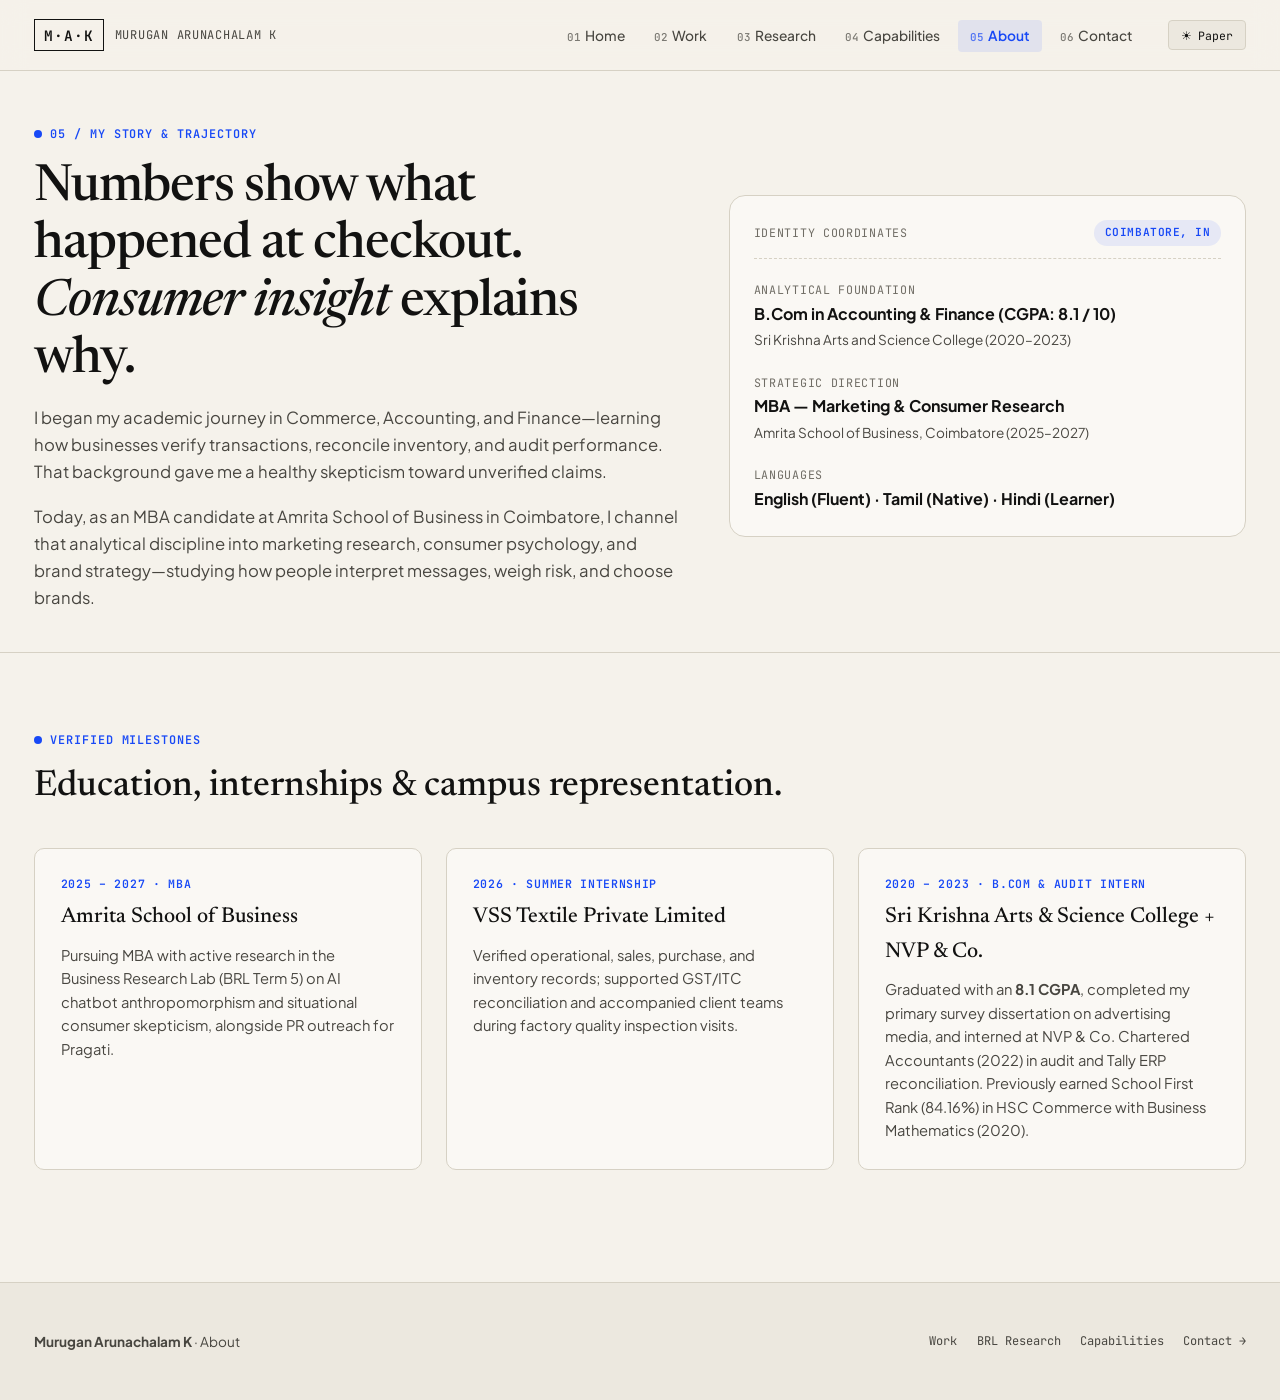
==== about.html @ d1704ca3 "Add files via upload" ====
<!DOCTYPE html>
<html lang="en" data-theme="light">
<head>
  <meta charset="UTF-8" />
  <meta name="viewport" content="width=device-width, initial-scale=1.0" />
  <title>About — Murugan Arunachalam K</title>
  <meta name="description" content="Background and trajectory of Murugan Arunachalam K: connecting an Accounting and Finance foundation with MBA Marketing Strategy and Consumer Research." />
  <link rel="preconnect" href="https://fonts.googleapis.com" />
  <link rel="preconnect" href="https://fonts.gstatic.com" crossorigin />
  <link href="https://fonts.googleapis.com/css2?family=JetBrains+Mono:wght@400;500;600&family=Newsreader:ital,opsz,wght@0,6..72,400;0,6..72,500;1,6..72,400&family=Plus+Jakarta+Sans:wght@400;500;600;700&display=swap" rel="stylesheet" />
  <link rel="stylesheet" href="style.css" />
</head>
<body>
  <a class="skip-link" href="#main">Skip to main content</a>
  <div class="page-transition-curtain" aria-hidden="true"><span class="curtain-label">ABOUT</span></div>

  <header class="site-header">
    <div class="container header-inner">
      <a href="index.html" class="brand-mark"><span class="brand-monogram">M·A·K</span><span class="brand-name">Murugan Arunachalam K</span></a>
      <button class="menu-toggle" id="menuToggle" aria-expanded="false" aria-controls="primaryNav">MENU +</button>
      <nav class="primary-nav" id="primaryNav" aria-label="Main Navigation">
        <ul class="nav-list">
          <li><a href="index.html" class="nav-link"><span class="nav-num">01</span>Home</a></li>
          <li><a href="work.html" class="nav-link"><span class="nav-num">02</span>Work</a></li>
          <li><a href="research.html" class="nav-link"><span class="nav-num">03</span>Research</a></li>
          <li><a href="capabilities.html" class="nav-link"><span class="nav-num">04</span>Capabilities</a></li>
          <li><a href="about.html" class="nav-link" aria-current="page"><span class="nav-num">05</span>About</a></li>
          <li><a href="contact.html" class="nav-link"><span class="nav-num">06</span>Contact</a></li>
        </ul>
        <button class="theme-toggle" id="themeToggle" type="button" aria-label="Switch color theme"><span class="icon-sun">☀</span><span class="icon-moon">☾</span><span id="themeLabel">Paper</span></button>
      </nav>
    </div>
  </header>

  <main id="main">
    <section class="case-hero">
      <div class="container hero-split">
        <div>
          <span class="eyebrow">05 / MY STORY &amp; TRAJECTORY</span>
          <h1 class="page-title">Numbers show what happened at checkout. <em>Consumer insight</em> explains why.</h1>
          <p class="lead-copy" style="margin-bottom:1.15rem;">
            I began my academic journey in Commerce, Accounting, and Finance—learning how businesses verify transactions, reconcile inventory, and audit performance. That background gave me a healthy skepticism toward unverified claims.
          </p>
          <p class="lead-copy">
            Today, as an MBA candidate at Amrita School of Business in Coimbatore, I channel that analytical discipline into marketing research, consumer psychology, and brand strategy—studying how people interpret messages, weigh risk, and choose brands.
          </p>
        </div>

        <!-- Visual Trajectory Card -->
        <aside class="signal-stage">
          <div class="signal-stage-header">
            <span class="mono-meta">IDENTITY COORDINATES</span>
            <span class="badge badge-cobalt">COIMBATORE, IN</span>
          </div>
          <div style="display:flex; flex-direction:column; gap:1rem;">
            <div>
              <span class="mono-meta">ANALYTICAL FOUNDATION</span>
              <strong style="display:block;">B.Com in Accounting &amp; Finance (CGPA: 8.1 / 10)</strong>
              <span style="font-size:0.85rem; color:var(--text-secondary);">Sri Krishna Arts and Science College (2020–2023)</span>
            </div>
            <div>
              <span class="mono-meta">STRATEGIC DIRECTION</span>
              <strong style="display:block;">MBA — Marketing &amp; Consumer Research</strong>
              <span style="font-size:0.85rem; color:var(--text-secondary);">Amrita School of Business, Coimbatore (2025–2027)</span>
            </div>
            <div>
              <span class="mono-meta">LANGUAGES</span>
              <strong style="display:block;">English (Fluent) · Tamil (Native) · Hindi (Learner)</strong>
            </div>
          </div>
        </aside>
      </div>
    </section>

    <section class="section-block">
      <div class="container">
        <span class="eyebrow">VERIFIED MILESTONES</span>
        <h2 class="section-title" style="margin-bottom:2rem;">Education, internships &amp; campus representation.</h2>

        <div class="story-grid">
          <article class="story-card reveal">
            <span class="story-step-num">2025 – 2027 · MBA</span>
            <h3>Amrita School of Business</h3>
            <p>Pursuing MBA with active research in the Business Research Lab (BRL Term 5) on AI chatbot anthropomorphism and situational consumer skepticism, alongside PR outreach for Pragati.</p>
          </article>

          <article class="story-card reveal reveal-delay-1">
            <span class="story-step-num">2026 · SUMMER INTERNSHIP</span>
            <h3>VSS Textile Private Limited</h3>
            <p>Verified operational, sales, purchase, and inventory records; supported GST/ITC reconciliation and accompanied client teams during factory quality inspection visits.</p>
          </article>

          <article class="story-card reveal reveal-delay-2">
            <span class="story-step-num">2020 – 2023 · B.COM &amp; AUDIT INTERN</span>
            <h3>Sri Krishna Arts &amp; Science College + NVP &amp; Co.</h3>
            <p>Graduated with an <strong>8.1 CGPA</strong>, completed my primary survey dissertation on advertising media, and interned at NVP &amp; Co. Chartered Accountants (2022) in audit and Tally ERP reconciliation. Previously earned School First Rank (84.16%) in HSC Commerce with Business Mathematics (2020).</p>
          </article>
        </div>
      </div>
    </section>
  </main>

  <footer class="site-footer">
    <div class="container footer-grid">
      <div><strong>Murugan Arunachalam K</strong> · About</div>
      <nav class="footer-nav" aria-label="Footer Navigation">
        <a href="work.html">Work</a>
        <a href="research.html">BRL Research</a>
        <a href="capabilities.html">Capabilities</a>
        <a href="contact.html">Contact →</a>
      </nav>
    </div>
  </footer>
  <script src="script.js" defer></script>
</body>
</html>
---- style.css ----
/* ==========================================================================
   MURUGAN ARUNACHALAM K — MULTI-PAGE CREATIVE STUDIO & RESEARCH PORTFOLIO
   Consumer Psychology × Creative Strategy × Research × Motion
   ========================================================================== */

@view-transition {
  navigation: auto;
}

::view-transition-old(root) {
  animation: vtFadeOut 260ms cubic-bezier(0.4, 0, 0.2, 1) both;
}

::view-transition-new(root) {
  animation: vtFadeIn 380ms cubic-bezier(0.22, 1, 0.36, 1) both;
}

@keyframes vtFadeOut {
  from { opacity: 1; transform: translateY(0); }
  to   { opacity: 0; transform: translateY(-10px); }
}

@keyframes vtFadeIn {
  from { opacity: 0; transform: translateY(14px); }
  to   { opacity: 1; transform: translateY(0); }
}

:root {
  /* Warm Archival Paper Palette (Default) */
  --bg-page: #F5F2EB;
  --bg-surface: #ECE8DF;
  --bg-elevated: #FAF8F4;
  --bg-glass: rgba(245, 242, 235, 0.86);
  --text-primary: #121211;
  --text-secondary: #484640;
  --text-muted: #706D65;
  --border-line: #D6D1C4;
  --border-strong: #121211;

  /* Intentional Studio Accents */
  --cobalt: #1849F6;
  --cobalt-soft: rgba(24, 73, 246, 0.09);
  --coral: #D4472D;
  --coral-soft: rgba(212, 71, 45, 0.11);
  --olive: #1E6B47;
  --olive-soft: rgba(30, 107, 71, 0.11);
  --amber: #B86B11;
  --amber-soft: rgba(184, 107, 17, 0.12);

  /* Typography */
  --font-display: 'Newsreader', Georgia, serif;
  --font-sans: 'Plus Jakarta Sans', -apple-system, BlinkMacSystemFont, sans-serif;
  --font-mono: 'JetBrains Mono', monospace;

  /* Layout & Motion */
  --max-w: 1260px;
  --radius-sm: 4px;
  --radius-md: 10px;
  --radius-lg: 16px;
  --ease-out-expo: cubic-bezier(0.16, 1, 0.3, 1);
  --ease-standard: cubic-bezier(0.22, 1, 0.36, 1);
}

[data-theme="dark"] {
  --bg-page: #0E1013;
  --bg-surface: #16191E;
  --bg-elevated: #1B1F26;
  --bg-glass: rgba(14, 16, 19, 0.88);
  --text-primary: #F3F0E8;
  --text-secondary: #B8B4AA;
  --text-muted: #858178;
  --border-line: #282C35;
  --border-strong: #F3F0E8;

  --cobalt: #668CFF;
  --cobalt-soft: rgba(102, 140, 255, 0.15);
  --coral: #FF785E;
  --coral-soft: rgba(255, 120, 94, 0.15);
  --olive: #4CC38A;
  --olive-soft: rgba(76, 195, 138, 0.15);
  --amber: #F5A524;
  --amber-soft: rgba(245, 165, 36, 0.15);
}

/* Base Reset */
*, *::before, *::after {
  box-sizing: border-box;
  margin: 0;
  padding: 0;
}

html {
  font-size: 16px;
  scroll-behavior: smooth;
}

body {
  background-color: var(--bg-page);
  color: var(--text-primary);
  font-family: var(--font-sans);
  line-height: 1.6;
  overflow-x: hidden;
  -webkit-font-smoothing: antialiased;
  transition: background-color 240ms var(--ease-standard), color 240ms var(--ease-standard);
}

a {
  color: inherit;
  text-decoration: none;
}

a:focus-visible,
button:focus-visible,
summary:focus-visible {
  outline: 2px solid var(--cobalt);
  outline-offset: 3px;
}

.skip-link {
  position: absolute;
  top: -100px;
  left: 1rem;
  background: var(--cobalt);
  color: #fff;
  padding: 0.6rem 1rem;
  font-family: var(--font-mono);
  font-size: 0.8rem;
  z-index: 10000;
  border-radius: var(--radius-sm);
}
.skip-link:focus { top: 1rem; }

/* Page Transition Curtain */
.page-transition-curtain {
  position: fixed;
  inset: 0;
  background-color: var(--text-primary);
  color: var(--bg-page);
  z-index: 9999;
  display: flex;
  align-items: center;
  justify-content: center;
  pointer-events: none;
  transform: scaleY(0);
  transform-origin: bottom;
  transition: transform 320ms var(--ease-out-expo);
}

.page-transition-curtain.is-active {
  transform: scaleY(1);
  transform-origin: top;
}

.curtain-label {
  font-family: var(--font-mono);
  font-size: 0.85rem;
  letter-spacing: 0.14em;
  text-transform: uppercase;
}

/* Floating Cursor Pill (Desktop Only) */
.cursor-pill {
  position: fixed;
  top: 0;
  left: 0;
  pointer-events: none;
  z-index: 9000;
  background: var(--cobalt);
  color: #ffffff;
  font-family: var(--font-mono);
  font-size: 0.72rem;
  letter-spacing: 0.08em;
  text-transform: uppercase;
  padding: 0.38rem 0.75rem;
  border-radius: 999px;
  opacity: 0;
  transform: translate(-50%, -50%) scale(0.85);
  transition: opacity 180ms ease, transform 180ms ease;
}

.cursor-pill.is-visible {
  opacity: 1;
  transform: translate(-50%, -50%) scale(1);
}

@media (hover: none), (pointer: coarse) {
  .cursor-pill { display: none !important; }
}

/* Layout Containers */
.container {
  max-width: var(--max-w);
  margin: 0 auto;
  padding: 0 1.5rem;
}

/* Shared Persistent Navigation */
.site-header {
  position: sticky;
  top: 0;
  z-index: 500;
  background: var(--bg-glass);
  backdrop-filter: blur(12px);
  -webkit-backdrop-filter: blur(12px);
  border-bottom: 1px solid var(--border-line);
}

.header-inner {
  display: flex;
  align-items: center;
  justify-content: space-between;
  min-height: 4.4rem;
  gap: 1rem;
}

.brand-mark {
  display: inline-flex;
  align-items: center;
  gap: 0.65rem;
}

.brand-monogram {
  font-family: var(--font-mono);
  font-weight: 600;
  font-size: 0.9rem;
  letter-spacing: 0.08em;
  padding: 0.22rem 0.55rem;
  border: 1.5px solid var(--border-strong);
  transition: background-color 200ms ease, color 200ms ease;
}

.brand-mark:hover .brand-monogram {
  background-color: var(--cobalt);
  border-color: var(--cobalt);
  color: #fff;
}

.brand-name {
  font-family: var(--font-mono);
  font-size: 0.75rem;
  letter-spacing: 0.06em;
  text-transform: uppercase;
  color: var(--text-secondary);
}

.primary-nav {
  display: flex;
  align-items: center;
  gap: 1.5rem;
}

.nav-list {
  display: flex;
  align-items: center;
  list-style: none;
  gap: 0.35rem;
}

.nav-link {
  position: relative;
  font-size: 0.86rem;
  font-weight: 500;
  color: var(--text-secondary);
  padding: 0.45rem 0.75rem;
  border-radius: var(--radius-sm);
  transition: color 180ms ease, background-color 180ms ease;
}

.nav-link:hover {
  color: var(--text-primary);
  background-color: var(--bg-surface);
}

.nav-link[aria-current="page"] {
  color: var(--cobalt);
  font-weight: 600;
  background-color: var(--cobalt-soft);
}

.nav-num {
  font-family: var(--font-mono);
  font-size: 0.68rem;
  opacity: 0.7;
  margin-right: 0.25rem;
}

.theme-toggle {
  display: inline-flex;
  align-items: center;
  gap: 0.4rem;
  background: var(--bg-surface);
  color: var(--text-primary);
  border: 1px solid var(--border-line);
  padding: 0.4rem 0.75rem;
  border-radius: var(--radius-sm);
  font-family: var(--font-mono);
  font-size: 0.72rem;
  cursor: pointer;
}

[data-theme="light"] .icon-moon { display: none; }
[data-theme="dark"] .icon-sun { display: none; }

.menu-toggle {
  display: none;
  background: var(--bg-surface);
  border: 1px solid var(--border-line);
  color: var(--text-primary);
  padding: 0.45rem 0.8rem;
  font-family: var(--font-mono);
  font-size: 0.75rem;
  border-radius: var(--radius-sm);
  cursor: pointer;
}

/* Typography & Editorial Tokens */
.eyebrow {
  display: inline-flex;
  align-items: center;
  gap: 0.5rem;
  font-family: var(--font-mono);
  font-size: 0.74rem;
  font-weight: 600;
  letter-spacing: 0.08em;
  text-transform: uppercase;
  color: var(--cobalt);
  margin-bottom: 1rem;
}

.eyebrow::before {
  content: "";
  width: 8px;
  height: 8px;
  border-radius: 50%;
  background-color: var(--cobalt);
}

.display-title {
  font-family: var(--font-display);
  font-size: clamp(2.4rem, 4.8vw, 4.35rem);
  font-weight: 500;
  line-height: 1.07;
  letter-spacing: -0.025em;
  margin-bottom: 1.35rem;
}

.display-title em {
  font-style: italic;
  color: var(--cobalt);
}

.page-title {
  font-family: var(--font-display);
  font-size: clamp(2.1rem, 4vw, 3.4rem);
  font-weight: 500;
  line-height: 1.12;
  letter-spacing: -0.02em;
  margin-bottom: 1rem;
}

.section-title {
  font-family: var(--font-display);
  font-size: clamp(1.65rem, 2.8vw, 2.45rem);
  font-weight: 500;
  line-height: 1.18;
}

.lead-copy {
  font-size: clamp(1.02rem, 1.3vw, 1.18rem);
  color: var(--text-secondary);
  max-width: 58ch;
  line-height: 1.62;
}

.mono-meta {
  font-family: var(--font-mono);
  font-size: 0.73rem;
  letter-spacing: 0.06em;
  text-transform: uppercase;
  color: var(--text-muted);
}

/* Masked Word Reveal Animation */
.word-mask {
  display: inline-block;
  overflow: hidden;
  vertical-align: bottom;
}

.word-mask > span {
  display: inline-block;
  transform: translateY(105%);
  animation: maskRise 750ms var(--ease-out-expo) forwards;
}

.word-mask:nth-child(2) > span { animation-delay: 90ms; }
.word-mask:nth-child(3) > span { animation-delay: 180ms; }
.word-mask:nth-child(4) > span { animation-delay: 270ms; }

@keyframes maskRise {
  to { transform: translateY(0); }
}

/* Scroll Reveal System */
.reveal {
  opacity: 0;
  transform: translateY(22px);
  transition: opacity 650ms var(--ease-out-expo), transform 650ms var(--ease-out-expo);
}

.reveal.is-inview {
  opacity: 1;
  transform: translateY(0);
}

.reveal-delay-1 { transition-delay: 90ms; }
.reveal-delay-2 { transition-delay: 180ms; }
.reveal-delay-3 { transition-delay: 270ms; }

/* Buttons & Interactive Controls */
.btn-row {
  display: flex;
  flex-wrap: wrap;
  gap: 0.85rem;
  align-items: center;
  margin-top: 1.75rem;
}

.btn {
  display: inline-flex;
  align-items: center;
  gap: 0.5rem;
  font-family: var(--font-sans);
  font-size: 0.88rem;
  font-weight: 600;
  padding: 0.78rem 1.35rem;
  border-radius: var(--radius-sm);
  cursor: pointer;
  transition: transform 200ms var(--ease-standard), background-color 200ms ease, color 200ms ease, border-color 200ms ease;
}

.btn-primary {
  background-color: var(--cobalt);
  color: #ffffff;
  border: 1px solid var(--cobalt);
}

.btn-primary:hover {
  transform: translateY(-2px);
  filter: brightness(1.08);
}

.btn-outline {
  background-color: transparent;
  color: var(--text-primary);
  border: 1px solid var(--border-strong);
}

.btn-outline:hover {
  background-color: var(--text-primary);
  color: var(--bg-page);
  transform: translateY(-2px);
}

.btn-minimal {
  font-family: var(--font-mono);
  font-size: 0.78rem;
  text-transform: uppercase;
  letter-spacing: 0.06em;
  color: var(--cobalt);
  padding: 0.5rem 0.2rem;
  border-bottom: 1.5px solid var(--cobalt);
  border-radius: 0;
}

/* Status & Evidence Pills */
.badge {
  display: inline-flex;
  align-items: center;
  gap: 0.35rem;
  font-family: var(--font-mono);
  font-size: 0.7rem;
  font-weight: 600;
  letter-spacing: 0.05em;
  text-transform: uppercase;
  padding: 0.25rem 0.65rem;
  border-radius: 999px;
}

.badge-cobalt { background: var(--cobalt-soft); color: var(--cobalt); }
.badge-coral  { background: var(--coral-soft); color: var(--coral); }
.badge-olive  { background: var(--olive-soft); color: var(--olive); }
.badge-amber  { background: var(--amber-soft); color: var(--amber); }

/* Hero Split Layout */
.hero-stage {
  padding: 3.5rem 0 4.5rem;
  border-bottom: 1px solid var(--border-line);
}

.hero-split {
  display: grid;
  grid-template-columns: 1.25fr 1fr;
  gap: 3rem;
  align-items: center;
}

/* Interactive Hero Graphic Sculpture */
.signal-stage {
  background: var(--bg-elevated);
  border: 1px solid var(--border-line);
  border-radius: var(--radius-lg);
  padding: 1.5rem;
  position: relative;
  overflow: hidden;
}

.signal-stage-header {
  display: flex;
  justify-content: space-between;
  align-items: center;
  margin-bottom: 1rem;
  padding-bottom: 0.75rem;
  border-bottom: 1px dashed var(--border-line);
}

.signal-svg {
  width: 100%;
  height: auto;
  display: block;
}

.pulse-ring {
  transform-origin: center;
  animation: radarPulse 4s ease-in-out infinite;
}

.pulse-ring-delayed {
  transform-origin: center;
  animation: radarPulse 4s ease-in-out 2s infinite;
}

@keyframes radarPulse {
  0%, 100% { transform: scale(0.94); opacity: 0.45; }
  50%      { transform: scale(1.06); opacity: 0.9; }
}

.flow-path {
  stroke-dasharray: 8 6;
  animation: dashFlow 18s linear infinite;
}

@keyframes dashFlow {
  to { stroke-dashoffset: -140; }
}

/* Visual Project Gallery & Asymmetric Grid */
.section-block {
  padding: 4.5rem 0;
  border-bottom: 1px solid var(--border-line);
}

.section-head {
  display: flex;
  justify-content: space-between;
  align-items: flex-end;
  flex-wrap: wrap;
  gap: 1.5rem;
  margin-bottom: 2.75rem;
}

.gallery-grid {
  display: grid;
  grid-template-columns: repeat(12, 1fr);
  gap: 1.75rem;
}

.project-tile {
  grid-column: span 6;
  background: var(--bg-elevated);
  border: 1px solid var(--border-line);
  border-radius: var(--radius-md);
  overflow: hidden;
  display: flex;
  flex-direction: column;
  transition: transform 320ms var(--ease-out-expo), border-color 240ms ease;
}

.project-tile.tile-featured {
  grid-column: span 12;
  display: grid;
  grid-template-columns: 1.2fr 1fr;
}

.project-tile.tile-wide {
  grid-column: span 7;
}

.project-tile.tile-narrow {
  grid-column: span 5;
}

.project-tile[hidden] {
  display: none !important;
}

.project-tile:hover {
  transform: translateY(-5px);
  border-color: var(--cobalt);
}

.tile-visual {
  background: var(--bg-surface);
  padding: 1.75rem;
  display: flex;
  align-items: center;
  justify-content: center;
  min-height: 240px;
  border-bottom: 1px solid var(--border-line);
  position: relative;
  overflow: hidden;
}

.tile-featured .tile-visual {
  border-bottom: none;
  border-right: 1px solid var(--border-line);
  min-height: 320px;
}

.tile-visual svg {
  width: 100%;
  max-width: 460px;
  height: auto;
  transition: transform 420ms var(--ease-out-expo);
}

.project-tile:hover .tile-visual svg {
  transform: scale(1.03);
}

.tile-body {
  padding: 1.75rem;
  display: flex;
  flex-direction: column;
  justify-content: space-between;
  gap: 1rem;
}

.tile-meta {
  display: flex;
  justify-content: space-between;
  align-items: center;
  flex-wrap: wrap;
  gap: 0.5rem;
}

.tile-title {
  font-family: var(--font-display);
  font-size: clamp(1.35rem, 2vw, 1.85rem);
  font-weight: 500;
  line-height: 1.2;
  margin: 0.35rem 0;
}

.tile-desc {
  font-size: 0.92rem;
  color: var(--text-secondary);
}

.tile-footer {
  display: flex;
  justify-content: space-between;
  align-items: center;
  padding-top: 0.85rem;
  border-top: 1px dashed var(--border-line);
  font-family: var(--font-mono);
  font-size: 0.75rem;
  color: var(--cobalt);
  font-weight: 600;
}

/* Filter Controls */
.filter-pills {
  display: flex;
  flex-wrap: wrap;
  gap: 0.5rem;
  margin-bottom: 2.25rem;
}

.filter-pill {
  background: var(--bg-surface);
  color: var(--text-secondary);
  border: 1px solid var(--border-line);
  padding: 0.48rem 0.95rem;
  border-radius: 999px;
  font-family: var(--font-mono);
  font-size: 0.74rem;
  cursor: pointer;
  transition: all 180ms ease;
}

.filter-pill.is-active,
.filter-pill:hover {
  background: var(--text-primary);
  color: var(--bg-page);
  border-color: var(--text-primary);
}

/* BRL Interactive Research Model Stage */
.model-stage {
  background: var(--bg-elevated);
  border: 1px solid var(--border-strong);
  border-radius: var(--radius-lg);
  padding: 2rem;
  margin: 2rem 0;
}

.model-toolbar {
  display: flex;
  flex-wrap: wrap;
  justify-content: space-between;
  align-items: center;
  gap: 1rem;
  padding-bottom: 1.25rem;
  margin-bottom: 1.5rem;
  border-bottom: 1px solid var(--border-line);
}

.lens-buttons {
  display: flex;
  flex-wrap: wrap;
  gap: 0.45rem;
}

.lens-btn {
  background: var(--bg-surface);
  color: var(--text-secondary);
  border: 1px solid var(--border-line);
  padding: 0.4rem 0.8rem;
  border-radius: var(--radius-sm);
  font-family: var(--font-mono);
  font-size: 0.72rem;
  cursor: pointer;
  transition: all 180ms ease;
}

.lens-btn.is-active {
  background: var(--cobalt);
  color: #fff;
  border-color: var(--cobalt);
}

.brl-svg-wrap {
  width: 100%;
  overflow-x: auto;
}

.brl-model-svg {
  width: 100%;
  min-width: 780px;
  height: auto;
  display: block;
}

.model-node {
  cursor: pointer;
  transition: opacity 220ms ease, transform 220ms ease;
}

.model-path {
  transition: opacity 220ms ease, stroke-width 220ms ease;
}

.model-dimmed {
  opacity: 0.18 !important;
}

.model-highlighted {
  opacity: 1 !important;
}

.inspector-bar {
  margin-top: 1.25rem;
  padding: 1.15rem 1.35rem;
  background: var(--bg-surface);
  border-left: 3px solid var(--cobalt);
  border-radius: var(--radius-sm);
  display: flex;
  justify-content: space-between;
  align-items: center;
  flex-wrap: wrap;
  gap: 1rem;
}

/* Case Study 7-Step Story Grid */
.case-hero {
  padding: 3rem 0 2.5rem;
  border-bottom: 1px solid var(--border-line);
}

.case-meta-strip {
  display: grid;
  grid-template-columns: repeat(4, 1fr);
  gap: 1rem;
  margin-top: 2rem;
  padding-top: 1.5rem;
  border-top: 1px solid var(--border-line);
}

.story-grid {
  display: grid;
  grid-template-columns: repeat(12, 1fr);
  gap: 1.5rem;
  margin: 2.5rem 0;
}

.story-card {
  grid-column: span 4;
  background: var(--bg-elevated);
  border: 1px solid var(--border-line);
  border-radius: var(--radius-md);
  padding: 1.6rem;
}

.story-card.span-6 { grid-column: span 6; }
.story-card.span-8 { grid-column: span 8; }
.story-card.span-12 { grid-column: span 12; }

.story-step-num {
  font-family: var(--font-mono);
  font-size: 0.72rem;
  color: var(--cobalt);
  font-weight: 600;
  text-transform: uppercase;
  letter-spacing: 0.06em;
  display: block;
  margin-bottom: 0.45rem;
}

.story-card h3 {
  font-family: var(--font-display);
  font-size: 1.35rem;
  font-weight: 500;
  margin-bottom: 0.55rem;
}

.story-card p {
  font-size: 0.92rem;
  color: var(--text-secondary);
}

/* Expandable Accordions for Deep Evidence */
.drawer-group {
  display: flex;
  flex-direction: column;
  gap: 0.85rem;
  margin-top: 2rem;
}

.evidence-drawer {
  background: var(--bg-elevated);
  border: 1px solid var(--border-line);
  border-radius: var(--radius-sm);
  overflow: hidden;
}

.evidence-drawer summary {
  padding: 1.1rem 1.4rem;
  font-family: var(--font-sans);
  font-weight: 600;
  font-size: 0.95rem;
  cursor: pointer;
  list-style: none;
  display: flex;
  justify-content: space-between;
  align-items: center;
}

.evidence-drawer summary::-webkit-details-marker { display: none; }

.drawer-icon {
  font-family: var(--font-mono);
  font-size: 0.8rem;
  color: var(--cobalt);
  transition: transform 200ms ease;
}

.evidence-drawer[open] .drawer-icon {
  transform: rotate(45deg);
}

.drawer-body {
  padding: 0 1.4rem 1.4rem;
  border-top: 1px dashed var(--border-line);
  padding-top: 1.1rem;
  font-size: 0.9rem;
  color: var(--text-secondary);
}

/* Tables for Traceability & Hypotheses */
.data-table-wrap {
  width: 100%;
  overflow-x: auto;
}

.data-table {
  width: 100%;
  border-collapse: collapse;
  font-size: 0.85rem;
}

.data-table th,
.data-table td {
  text-align: left;
  padding: 0.75rem 0.9rem;
  border-bottom: 1px solid var(--border-line);
}

.data-table th {
  font-family: var(--font-mono);
  font-size: 0.72rem;
  text-transform: uppercase;
  color: var(--text-muted);
  background: var(--bg-surface);
}

/* Footer */
.site-footer {
  padding: 3rem 0;
  background: var(--bg-surface);
  font-size: 0.85rem;
  color: var(--text-secondary);
}

.footer-grid {
  display: flex;
  justify-content: space-between;
  align-items: center;
  flex-wrap: wrap;
  gap: 1.5rem;
}

.footer-nav {
  display: flex;
  flex-wrap: wrap;
  gap: 1.2rem;
  font-family: var(--font-mono);
  font-size: 0.75rem;
}

.footer-nav a:hover { color: var(--cobalt); }

/* Responsive Media Queries */
@media (max-width: 1024px) {
  .hero-split,
  .project-tile.tile-featured {
    grid-template-columns: 1fr;
  }
  .tile-featured .tile-visual {
    border-right: none;
    border-bottom: 1px solid var(--border-line);
  }
  .project-tile,
  .project-tile.tile-wide,
  .project-tile.tile-narrow,
  .story-card,
  .story-card.span-6,
  .story-card.span-8 {
    grid-column: span 12;
  }
  .case-meta-strip {
    grid-template-columns: repeat(2, 1fr);
  }
}

@media (max-width: 768px) {
  .menu-toggle { display: inline-flex; }
  .primary-nav {
    display: none;
    position: absolute;
    top: 100%;
    left: 0;
    right: 0;
    background: var(--bg-elevated);
    border-bottom: 1px solid var(--border-strong);
    padding: 1.25rem 1.5rem;
    flex-direction: column;
    align-items: flex-start;
  }
  .primary-nav.is-open { display: flex; }
  .nav-list {
    flex-direction: column;
    align-items: flex-start;
    width: 100%;
  }
  .case-meta-strip {
    grid-template-columns: 1fr;
  }
}

@media (prefers-reduced-motion: reduce) {
  *, *::before, *::after {
    animation-duration: 0.01ms !important;
    animation-iteration-count: 1 !important;
    transition-duration: 0.01ms !important;
    scroll-behavior: auto !important;
  }
  .reveal {
    opacity: 1 !important;
    transform: none !important;
  }
  .word-mask > span {
    transform: none !important;
  }
}
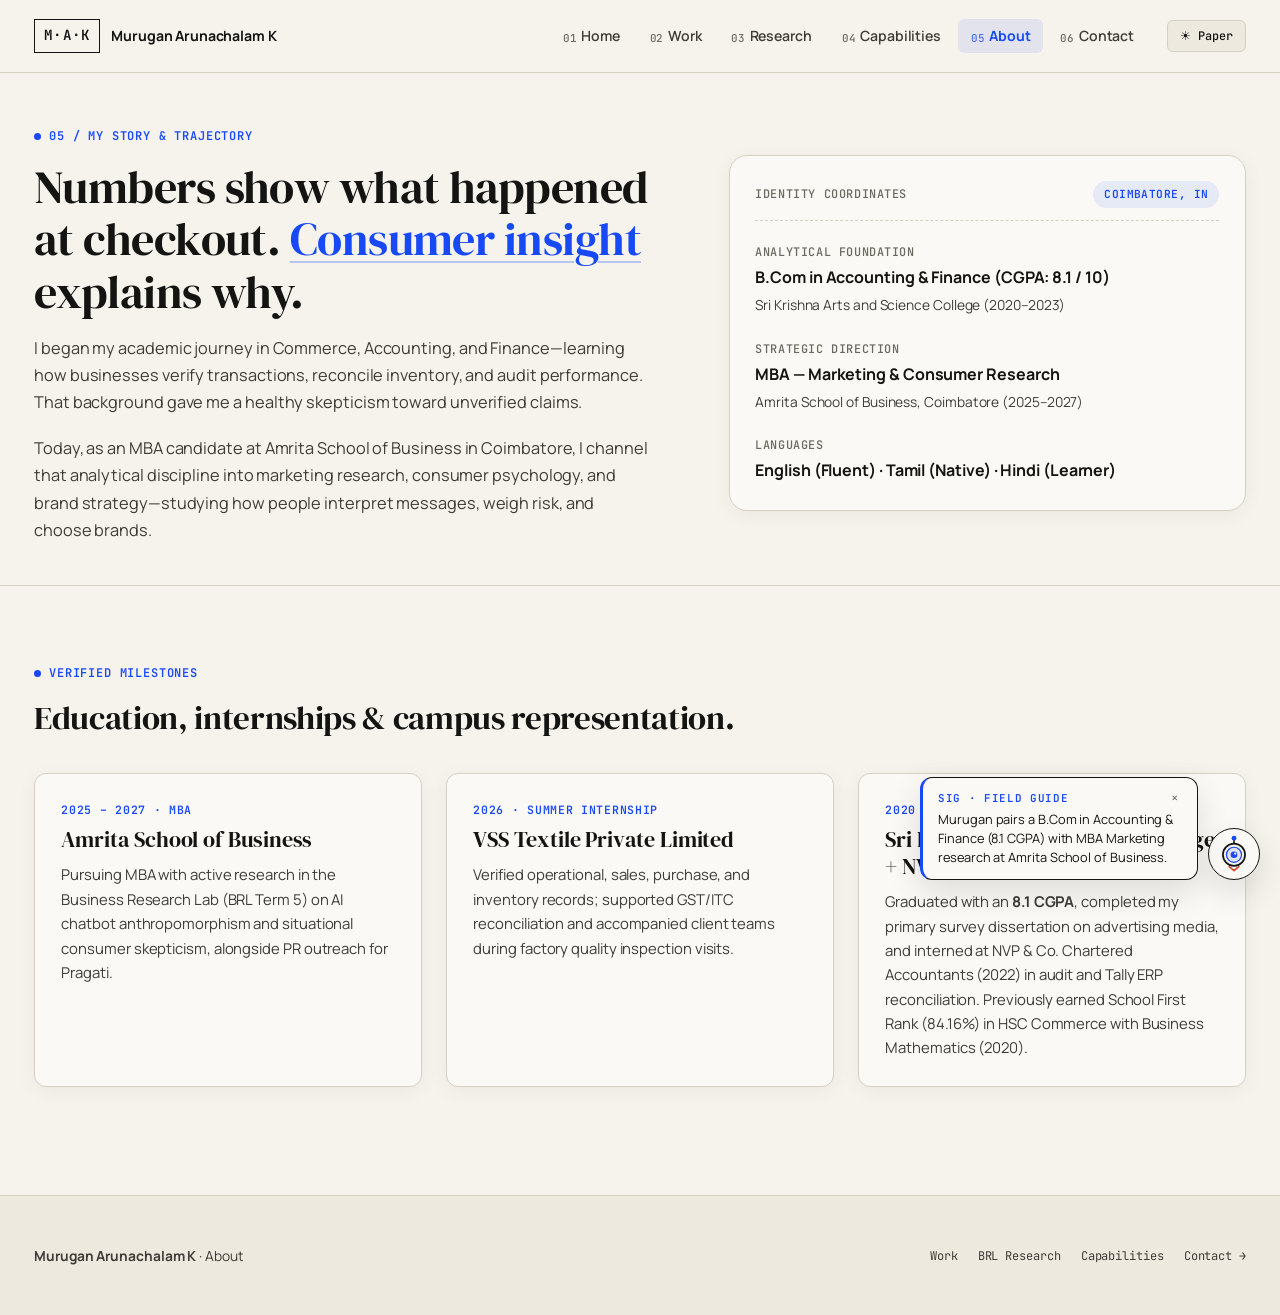
==== commit cbf43d91: "Revise about.html content and structure Updated the content and structure of the about.html file, in" ====
--- a/about.html
+++ b/about.html
@@ -7,12 +7,12 @@
   <meta name="description" content="Background and trajectory of Murugan Arunachalam K: connecting an Accounting and Finance foundation with MBA Marketing Strategy and Consumer Research." />
   <link rel="preconnect" href="https://fonts.googleapis.com" />
   <link rel="preconnect" href="https://fonts.gstatic.com" crossorigin />
-  <link href="https://fonts.googleapis.com/css2?family=JetBrains+Mono:wght@400;500;600&family=Newsreader:ital,opsz,wght@0,6..72,400;0,6..72,500;1,6..72,400&family=Plus+Jakarta+Sans:wght@400;500;600;700&display=swap" rel="stylesheet" />
+  <link href="https://fonts.googleapis.com/css2?family=DM+Serif+Display:ital@0;1&family=JetBrains+Mono:wght@400;500;600&family=Manrope:wght@400;500;600;700;800&display=swap" rel="stylesheet" />
   <link rel="stylesheet" href="style.css" />
 </head>
 <body>
   <a class="skip-link" href="#main">Skip to main content</a>
-  <div class="page-transition-curtain" aria-hidden="true"><span class="curtain-label">ABOUT</span></div>
+  <div class="page-transition-curtain" aria-hidden="true"><span class="curtain-label">Tracing the B.Com → MBA journey…</span></div>
 
   <header class="site-header">
     <div class="container header-inner">
@@ -46,7 +46,6 @@
           </p>
         </div>
 
-        <!-- Visual Trajectory Card -->
         <aside class="signal-stage">
           <div class="signal-stage-header">
             <span class="mono-meta">IDENTITY COORDINATES</span>
@@ -56,12 +55,12 @@
             <div>
               <span class="mono-meta">ANALYTICAL FOUNDATION</span>
               <strong style="display:block;">B.Com in Accounting &amp; Finance (CGPA: 8.1 / 10)</strong>
-              <span style="font-size:0.85rem; color:var(--text-secondary);">Sri Krishna Arts and Science College (2020–2023)</span>
+              <span style="font-size:0.86rem; color:var(--text-secondary);">Sri Krishna Arts and Science College (2020–2023)</span>
             </div>
             <div>
               <span class="mono-meta">STRATEGIC DIRECTION</span>
               <strong style="display:block;">MBA — Marketing &amp; Consumer Research</strong>
-              <span style="font-size:0.85rem; color:var(--text-secondary);">Amrita School of Business, Coimbatore (2025–2027)</span>
+              <span style="font-size:0.86rem; color:var(--text-secondary);">Amrita School of Business, Coimbatore (2025–2027)</span>
             </div>
             <div>
               <span class="mono-meta">LANGUAGES</span>
@@ -113,4 +112,4 @@
   </footer>
   <script src="script.js" defer></script>
 </body>
-</html>+</html>
--- a/style.css
+++ b/style.css
@@ -1,6 +1,8 @@
 /* ==========================================================================
-   MURUGAN ARUNACHALAM K — MULTI-PAGE CREATIVE STUDIO & RESEARCH PORTFOLIO
-   Consumer Psychology × Creative Strategy × Research × Motion
+   MURUGAN ARUNACHALAM K — MARKETING STRATEGY & CONSUMER RESEARCH STUDIO
+   Upgraded Typography (DM Serif Display + Manrope + JetBrains Mono),
+   Creative Signal Loader, "Sig" Animated SVG Companion, Live News Feed,
+   and Interactive BRL Conceptual Model Styles
    ========================================================================== */
 
 @view-transition {
@@ -8,78 +10,82 @@
 }
 
 ::view-transition-old(root) {
-  animation: vtFadeOut 260ms cubic-bezier(0.4, 0, 0.2, 1) both;
+  animation: vtOut 220ms cubic-bezier(0.4, 0, 0.2, 1) both;
 }
 
 ::view-transition-new(root) {
-  animation: vtFadeIn 380ms cubic-bezier(0.22, 1, 0.36, 1) both;
-}
-
-@keyframes vtFadeOut {
+  animation: vtIn 340ms cubic-bezier(0.22, 1, 0.36, 1) both;
+}
+
+@keyframes vtOut {
   from { opacity: 1; transform: translateY(0); }
-  to   { opacity: 0; transform: translateY(-10px); }
-}
-
-@keyframes vtFadeIn {
-  from { opacity: 0; transform: translateY(14px); }
+  to   { opacity: 0; transform: translateY(-8px); }
+}
+
+@keyframes vtIn {
+  from { opacity: 0; transform: translateY(10px); }
   to   { opacity: 1; transform: translateY(0); }
 }
 
 :root {
-  /* Warm Archival Paper Palette (Default) */
-  --bg-page: #F5F2EB;
-  --bg-surface: #ECE8DF;
-  --bg-elevated: #FAF8F4;
-  --bg-glass: rgba(245, 242, 235, 0.86);
-  --text-primary: #121211;
-  --text-secondary: #484640;
-  --text-muted: #706D65;
-  --border-line: #D6D1C4;
-  --border-strong: #121211;
-
-  /* Intentional Studio Accents */
+  /* Warm Archival Paper Palette (Default Light Theme) */
+  --bg-page: #F6F3EC;
+  --bg-surface: #EDE9DF;
+  --bg-elevated: #FBF9F5;
+  --bg-glass: rgba(246, 243, 236, 0.88);
+  --text-primary: #141413;
+  --text-secondary: #3E3C37;
+  --text-muted: #6B6860;
+  --border-line: #D5D0C3;
+  --border-strong: #141413;
+
+  /* Intentional Studio Signal Colours */
   --cobalt: #1849F6;
   --cobalt-soft: rgba(24, 73, 246, 0.09);
   --coral: #D4472D;
   --coral-soft: rgba(212, 71, 45, 0.11);
   --olive: #1E6B47;
   --olive-soft: rgba(30, 107, 71, 0.11);
-  --amber: #B86B11;
-  --amber-soft: rgba(184, 107, 17, 0.12);
-
-  /* Typography */
-  --font-display: 'Newsreader', Georgia, serif;
-  --font-sans: 'Plus Jakarta Sans', -apple-system, BlinkMacSystemFont, sans-serif;
-  --font-mono: 'JetBrains Mono', monospace;
-
-  /* Layout & Motion */
+  --amber: #B4650E;
+  --amber-soft: rgba(180, 101, 14, 0.12);
+
+  /* Upgraded Typography System */
+  --font-display: 'DM Serif Display', Georgia, serif;
+  --font-sans: 'Manrope', -apple-system, BlinkMacSystemFont, 'Segoe UI', Roboto, sans-serif;
+  --font-mono: 'JetBrains Mono', ui-monospace, SFMono-Regular, Menlo, monospace;
+
+  /* Layout & Motion Tokens */
   --max-w: 1260px;
-  --radius-sm: 4px;
-  --radius-md: 10px;
-  --radius-lg: 16px;
+  --radius-sm: 6px;
+  --radius-md: 12px;
+  --radius-lg: 18px;
+  --shadow-card: 0 4px 20px rgba(20, 20, 19, 0.05);
+  --shadow-float: 0 12px 32px rgba(20, 20, 19, 0.12);
   --ease-out-expo: cubic-bezier(0.16, 1, 0.3, 1);
   --ease-standard: cubic-bezier(0.22, 1, 0.36, 1);
 }
 
 [data-theme="dark"] {
-  --bg-page: #0E1013;
-  --bg-surface: #16191E;
-  --bg-elevated: #1B1F26;
-  --bg-glass: rgba(14, 16, 19, 0.88);
-  --text-primary: #F3F0E8;
-  --text-secondary: #B8B4AA;
-  --text-muted: #858178;
-  --border-line: #282C35;
-  --border-strong: #F3F0E8;
-
-  --cobalt: #668CFF;
-  --cobalt-soft: rgba(102, 140, 255, 0.15);
-  --coral: #FF785E;
-  --coral-soft: rgba(255, 120, 94, 0.15);
-  --olive: #4CC38A;
-  --olive-soft: rgba(76, 195, 138, 0.15);
-  --amber: #F5A524;
-  --amber-soft: rgba(245, 165, 36, 0.15);
+  --bg-page: #0E1014;
+  --bg-surface: #161920;
+  --bg-elevated: #1C2029;
+  --bg-glass: rgba(14, 16, 20, 0.88);
+  --text-primary: #F4F1EA;
+  --text-secondary: #C2BEB4;
+  --text-muted: #8C887E;
+  --border-line: #2A2F3A;
+  --border-strong: #F4F1EA;
+
+  --cobalt: #6B90FF;
+  --cobalt-soft: rgba(107, 144, 255, 0.15);
+  --coral: #FF7A61;
+  --coral-soft: rgba(255, 122, 97, 0.15);
+  --olive: #4EC98F;
+  --olive-soft: rgba(78, 201, 143, 0.15);
+  --amber: #F5A623;
+  --amber-soft: rgba(245, 166, 35, 0.15);
+  --shadow-card: 0 6px 24px rgba(0, 0, 0, 0.35);
+  --shadow-float: 0 14px 36px rgba(0, 0, 0, 0.55);
 }
 
 /* Base Reset */
@@ -98,9 +104,12 @@
   background-color: var(--bg-page);
   color: var(--text-primary);
   font-family: var(--font-sans);
-  line-height: 1.6;
+  font-weight: 400;
+  line-height: 1.68;
+  letter-spacing: -0.005em;
   overflow-x: hidden;
   -webkit-font-smoothing: antialiased;
+  -moz-osx-font-smoothing: grayscale;
   transition: background-color 240ms var(--ease-standard), color 240ms var(--ease-standard);
 }
 
@@ -111,7 +120,8 @@
 
 a:focus-visible,
 button:focus-visible,
-summary:focus-visible {
+summary:focus-visible,
+[tabindex="0"]:focus-visible {
   outline: 2px solid var(--cobalt);
   outline-offset: 3px;
 }
@@ -122,43 +132,108 @@
   left: 1rem;
   background: var(--cobalt);
   color: #fff;
-  padding: 0.6rem 1rem;
+  padding: 0.65rem 1.1rem;
   font-family: var(--font-mono);
   font-size: 0.8rem;
-  z-index: 10000;
+  z-index: 10005;
   border-radius: var(--radius-sm);
 }
 .skip-link:focus { top: 1rem; }
 
-/* Page Transition Curtain */
+/* ==========================================================================
+   CREATIVE SIGNAL LOADING EXPERIENCE (FAIL-SAFE & HONEST)
+   ========================================================================== */
 .page-transition-curtain {
   position: fixed;
   inset: 0;
-  background-color: var(--text-primary);
-  color: var(--bg-page);
+  background-color: var(--bg-page);
+  color: var(--text-primary);
+  border-bottom: 3px solid var(--cobalt);
   z-index: 9999;
   display: flex;
+  flex-direction: column;
   align-items: center;
   justify-content: center;
+  gap: 1rem;
   pointer-events: none;
-  transform: scaleY(0);
-  transform-origin: bottom;
-  transition: transform 320ms var(--ease-out-expo);
+  opacity: 0;
+  visibility: hidden;
+  transition: opacity 220ms var(--ease-standard), visibility 220ms var(--ease-standard);
 }
 
 .page-transition-curtain.is-active {
-  transform: scaleY(1);
-  transform-origin: top;
+  opacity: 1;
+  visibility: visible;
+  pointer-events: auto;
+}
+
+.loader-card {
+  display: flex;
+  flex-direction: column;
+  align-items: center;
+  gap: 0.75rem;
+  padding: 1.75rem 2.25rem;
+  background: var(--bg-elevated);
+  border: 1px solid var(--border-line);
+  border-radius: var(--radius-md);
+  box-shadow: var(--shadow-float);
+  max-width: 340px;
+  width: 90%;
+  text-align: center;
+}
+
+.loader-brand-row {
+  display: inline-flex;
+  align-items: center;
+  gap: 0.6rem;
+}
+
+.loader-monogram {
+  font-family: var(--font-mono);
+  font-weight: 600;
+  font-size: 0.82rem;
+  letter-spacing: 0.1em;
+  padding: 0.2rem 0.5rem;
+  border: 1.5px solid var(--cobalt);
+  color: var(--cobalt);
+}
+
+.loader-wave-track {
+  width: 100%;
+  height: 3px;
+  background: var(--bg-surface);
+  border-radius: 99px;
+  overflow: hidden;
+  position: relative;
+}
+
+.loader-wave-bar {
+  position: absolute;
+  top: 0;
+  left: -40%;
+  width: 45%;
+  height: 100%;
+  background: linear-gradient(90deg, var(--cobalt), var(--coral));
+  border-radius: 99px;
+  animation: signalSweep 650ms ease-in-out infinite;
+}
+
+@keyframes signalSweep {
+  0%   { left: -45%; }
+  100% { left: 100%; }
 }
 
 .curtain-label {
   font-family: var(--font-mono);
-  font-size: 0.85rem;
-  letter-spacing: 0.14em;
-  text-transform: uppercase;
-}
-
-/* Floating Cursor Pill (Desktop Only) */
+  font-size: 0.76rem;
+  font-weight: 500;
+  letter-spacing: 0.06em;
+  color: var(--text-secondary);
+}
+
+/* ==========================================================================
+   FLOATING CURSOR PILL (DESKTOP)
+   ========================================================================== */
 .cursor-pill {
   position: fixed;
   top: 0;
@@ -169,13 +244,14 @@
   color: #ffffff;
   font-family: var(--font-mono);
   font-size: 0.72rem;
-  letter-spacing: 0.08em;
+  font-weight: 500;
+  letter-spacing: 0.06em;
   text-transform: uppercase;
-  padding: 0.38rem 0.75rem;
+  padding: 0.38rem 0.78rem;
   border-radius: 999px;
   opacity: 0;
   transform: translate(-50%, -50%) scale(0.85);
-  transition: opacity 180ms ease, transform 180ms ease;
+  transition: opacity 160ms ease, transform 160ms ease;
 }
 
 .cursor-pill.is-visible {
@@ -187,14 +263,126 @@
   .cursor-pill { display: none !important; }
 }
 
-/* Layout Containers */
+/* ==========================================================================
+   "SIG" — ORIGINAL ANIMATED SVG SIGNAL COMPANION
+   ========================================================================== */
+.sig-companion {
+  position: fixed;
+  right: 1.25rem;
+  bottom: 1.25rem;
+  z-index: 850;
+  display: flex;
+  align-items: flex-end;
+  gap: 0.65rem;
+  max-width: 340px;
+  pointer-events: none;
+}
+
+.sig-bubble {
+  pointer-events: auto;
+  background: var(--bg-elevated);
+  color: var(--text-primary);
+  border: 1px solid var(--border-strong);
+  border-left: 3.5px solid var(--cobalt);
+  border-radius: var(--radius-md);
+  padding: 0.75rem 0.95rem;
+  box-shadow: var(--shadow-float);
+  font-size: 0.8rem;
+  line-height: 1.48;
+  position: relative;
+  transition: opacity 220ms var(--ease-standard), transform 220ms var(--ease-standard);
+}
+
+.sig-bubble.is-hidden {
+  opacity: 0;
+  transform: translateY(8px) scale(0.95);
+  pointer-events: none;
+  display: none;
+}
+
+.sig-bubble-header {
+  display: flex;
+  justify-content: space-between;
+  align-items: center;
+  gap: 0.75rem;
+  margin-bottom: 0.25rem;
+}
+
+.sig-name {
+  font-family: var(--font-mono);
+  font-size: 0.68rem;
+  font-weight: 600;
+  letter-spacing: 0.06em;
+  text-transform: uppercase;
+  color: var(--cobalt);
+}
+
+.sig-close {
+  background: transparent;
+  border: none;
+  color: var(--text-muted);
+  font-family: var(--font-mono);
+  font-size: 0.78rem;
+  cursor: pointer;
+  padding: 0 0.2rem;
+  line-height: 1;
+}
+.sig-close:hover { color: var(--coral); }
+
+.sig-avatar-btn {
+  pointer-events: auto;
+  width: 52px;
+  height: 52px;
+  border-radius: 50%;
+  background: var(--bg-elevated);
+  border: 1.5px solid var(--border-strong);
+  box-shadow: var(--shadow-float);
+  display: flex;
+  align-items: center;
+  justify-content: center;
+  cursor: pointer;
+  flex-shrink: 0;
+  transition: transform 220ms var(--ease-out-expo), border-color 180ms ease;
+}
+
+.sig-avatar-btn:hover {
+  transform: scale(1.07);
+  border-color: var(--cobalt);
+}
+
+.sig-svg {
+  width: 38px;
+  height: 38px;
+  overflow: visible;
+}
+
+.sig-antenna-dot {
+  animation: sigBeacon 2.6s ease-in-out infinite;
+}
+
+@keyframes sigBeacon {
+  0%, 100% { fill: var(--cobalt); r: 3; }
+  50%      { fill: var(--coral); r: 4.2; }
+}
+
+.sig-float-group {
+  animation: sigBob 3.4s ease-in-out infinite;
+}
+
+@keyframes sigBob {
+  0%, 100% { transform: translateY(0); }
+  50%      { transform: translateY(-2.5px); }
+}
+
+/* ==========================================================================
+   LAYOUT CONTAINERS & SHARED HEADER
+   ========================================================================== */
 .container {
   max-width: var(--max-w);
   margin: 0 auto;
   padding: 0 1.5rem;
 }
 
-/* Shared Persistent Navigation */
 .site-header {
   position: sticky;
   top: 0;
@@ -209,24 +397,24 @@
   display: flex;
   align-items: center;
   justify-content: space-between;
-  min-height: 4.4rem;
+  min-height: 4.5rem;
   gap: 1rem;
 }
 
 .brand-mark {
   display: inline-flex;
   align-items: center;
-  gap: 0.65rem;
+  gap: 0.7rem;
 }
 
 .brand-monogram {
   font-family: var(--font-mono);
   font-weight: 600;
-  font-size: 0.9rem;
+  font-size: 0.88rem;
   letter-spacing: 0.08em;
-  padding: 0.22rem 0.55rem;
+  padding: 0.24rem 0.58rem;
   border: 1.5px solid var(--border-strong);
-  transition: background-color 200ms ease, color 200ms ease;
+  transition: background-color 200ms ease, color 200ms ease, border-color 200ms ease;
 }
 
 .brand-mark:hover .brand-monogram {
@@ -236,32 +424,33 @@
 }
 
 .brand-name {
-  font-family: var(--font-mono);
-  font-size: 0.75rem;
-  letter-spacing: 0.06em;
-  text-transform: uppercase;
-  color: var(--text-secondary);
+  font-family: var(--font-sans);
+  font-weight: 700;
+  font-size: 0.88rem;
+  letter-spacing: -0.01em;
+  color: var(--text-primary);
 }
 
 .primary-nav {
   display: flex;
   align-items: center;
-  gap: 1.5rem;
+  gap: 1.25rem;
 }
 
 .nav-list {
   display: flex;
   align-items: center;
   list-style: none;
-  gap: 0.35rem;
+  gap: 0.3rem;
 }
 
 .nav-link {
   position: relative;
-  font-size: 0.86rem;
-  font-weight: 500;
+  font-family: var(--font-sans);
+  font-size: 0.88rem;
+  font-weight: 600;
   color: var(--text-secondary);
-  padding: 0.45rem 0.75rem;
+  padding: 0.45rem 0.78rem;
   border-radius: var(--radius-sm);
   transition: color 180ms ease, background-color 180ms ease;
 }
@@ -273,15 +462,16 @@
 
 .nav-link[aria-current="page"] {
   color: var(--cobalt);
-  font-weight: 600;
+  font-weight: 700;
   background-color: var(--cobalt-soft);
 }
 
 .nav-num {
   font-family: var(--font-mono);
   font-size: 0.68rem;
-  opacity: 0.7;
-  margin-right: 0.25rem;
+  font-weight: 500;
+  opacity: 0.75;
+  margin-right: 0.28rem;
 }
 
 .theme-toggle {
@@ -291,10 +481,11 @@
   background: var(--bg-surface);
   color: var(--text-primary);
   border: 1px solid var(--border-line);
-  padding: 0.4rem 0.75rem;
+  padding: 0.42rem 0.78rem;
   border-radius: var(--radius-sm);
   font-family: var(--font-mono);
-  font-size: 0.72rem;
+  font-size: 0.74rem;
+  font-weight: 500;
   cursor: pointer;
 }
 
@@ -306,76 +497,90 @@
   background: var(--bg-surface);
   border: 1px solid var(--border-line);
   color: var(--text-primary);
-  padding: 0.45rem 0.8rem;
+  padding: 0.45rem 0.85rem;
   font-family: var(--font-mono);
   font-size: 0.75rem;
+  font-weight: 600;
   border-radius: var(--radius-sm);
   cursor: pointer;
 }
 
-/* Typography & Editorial Tokens */
+/* ==========================================================================
+   UPGRADED TYPOGRAPHY HIERARCHY
+   ========================================================================== */
 .eyebrow {
   display: inline-flex;
   align-items: center;
   gap: 0.5rem;
   font-family: var(--font-mono);
-  font-size: 0.74rem;
+  font-size: 0.75rem;
   font-weight: 600;
-  letter-spacing: 0.08em;
+  letter-spacing: 0.07em;
   text-transform: uppercase;
   color: var(--cobalt);
-  margin-bottom: 1rem;
+  margin-bottom: 0.9rem;
 }
 
 .eyebrow::before {
   content: "";
-  width: 8px;
-  height: 8px;
+  width: 7px;
+  height: 7px;
   border-radius: 50%;
   background-color: var(--cobalt);
 }
 
 .display-title {
   font-family: var(--font-display);
-  font-size: clamp(2.4rem, 4.8vw, 4.35rem);
-  font-weight: 500;
-  line-height: 1.07;
-  letter-spacing: -0.025em;
-  margin-bottom: 1.35rem;
-}
-
-.display-title em {
-  font-style: italic;
+  font-size: clamp(2.35rem, 4.4vw, 4rem);
+  font-weight: 400;
+  line-height: 1.1;
+  letter-spacing: -0.015em;
+  margin-bottom: 1.25rem;
+  color: var(--text-primary);
+}
+
+.display-title em,
+.page-title em {
+  font-style: normal;
   color: var(--cobalt);
+  text-decoration: underline;
+  text-decoration-color: rgba(24, 73, 246, 0.28);
+  text-underline-offset: 6px;
+  text-decoration-thickness: 2px;
 }
 
 .page-title {
   font-family: var(--font-display);
-  font-size: clamp(2.1rem, 4vw, 3.4rem);
-  font-weight: 500;
-  line-height: 1.12;
-  letter-spacing: -0.02em;
+  font-size: clamp(2rem, 3.6vw, 3.15rem);
+  font-weight: 400;
+  line-height: 1.14;
+  letter-spacing: -0.012em;
   margin-bottom: 1rem;
+  max-width: 28ch;
 }
 
 .section-title {
   font-family: var(--font-display);
-  font-size: clamp(1.65rem, 2.8vw, 2.45rem);
+  font-size: clamp(1.65rem, 2.6vw, 2.35rem);
+  font-weight: 400;
+  line-height: 1.18;
+  letter-spacing: -0.01em;
+}
+
+.lead-copy {
+  font-family: var(--font-sans);
+  font-size: clamp(1.02rem, 1.2vw, 1.14rem);
+  font-weight: 400;
+  color: var(--text-secondary);
+  max-width: 62ch;
+  line-height: 1.68;
+}
+
+.mono-meta {
+  font-family: var(--font-mono);
+  font-size: 0.74rem;
   font-weight: 500;
-  line-height: 1.18;
-}
-
-.lead-copy {
-  font-size: clamp(1.02rem, 1.3vw, 1.18rem);
-  color: var(--text-secondary);
-  max-width: 58ch;
-  line-height: 1.62;
-}
-
-.mono-meta {
-  font-family: var(--font-mono);
-  font-size: 0.73rem;
-  letter-spacing: 0.06em;
+  letter-spacing: 0.05em;
   text-transform: uppercase;
   color: var(--text-muted);
 }
@@ -390,12 +595,12 @@
 .word-mask > span {
   display: inline-block;
   transform: translateY(105%);
-  animation: maskRise 750ms var(--ease-out-expo) forwards;
-}
-
-.word-mask:nth-child(2) > span { animation-delay: 90ms; }
-.word-mask:nth-child(3) > span { animation-delay: 180ms; }
-.word-mask:nth-child(4) > span { animation-delay: 270ms; }
+  animation: maskRise 700ms var(--ease-out-expo) forwards;
+}
+
+.word-mask:nth-child(2) > span { animation-delay: 80ms; }
+.word-mask:nth-child(3) > span { animation-delay: 160ms; }
+.word-mask:nth-child(4) > span { animation-delay: 240ms; }
 
 @keyframes maskRise {
   to { transform: translateY(0); }
@@ -404,8 +609,8 @@
 /* Scroll Reveal System */
 .reveal {
   opacity: 0;
-  transform: translateY(22px);
-  transition: opacity 650ms var(--ease-out-expo), transform 650ms var(--ease-out-expo);
+  transform: translateY(20px);
+  transition: opacity 600ms var(--ease-out-expo), transform 600ms var(--ease-out-expo);
 }
 
 .reveal.is-inview {
@@ -413,11 +618,11 @@
   transform: translateY(0);
 }
 
-.reveal-delay-1 { transition-delay: 90ms; }
-.reveal-delay-2 { transition-delay: 180ms; }
-.reveal-delay-3 { transition-delay: 270ms; }
-
-/* Buttons & Interactive Controls */
+.reveal-delay-1 { transition-delay: 80ms; }
+.reveal-delay-2 { transition-delay: 160ms; }
+.reveal-delay-3 { transition-delay: 240ms; }
+
+/* Buttons & Controls */
 .btn-row {
   display: flex;
   flex-wrap: wrap;
@@ -431,7 +636,7 @@
   align-items: center;
   gap: 0.5rem;
   font-family: var(--font-sans);
-  font-size: 0.88rem;
+  font-size: 0.9rem;
   font-weight: 600;
   padding: 0.78rem 1.35rem;
   border-radius: var(--radius-sm);
@@ -453,7 +658,7 @@
 .btn-outline {
   background-color: transparent;
   color: var(--text-primary);
-  border: 1px solid var(--border-strong);
+  border: 1.5px solid var(--border-strong);
 }
 
 .btn-outline:hover {
@@ -465,15 +670,18 @@
 .btn-minimal {
   font-family: var(--font-mono);
   font-size: 0.78rem;
+  font-weight: 600;
   text-transform: uppercase;
-  letter-spacing: 0.06em;
+  letter-spacing: 0.05em;
   color: var(--cobalt);
-  padding: 0.5rem 0.2rem;
+  padding: 0.45rem 0.15rem;
   border-bottom: 1.5px solid var(--cobalt);
   border-radius: 0;
-}
-
-/* Status & Evidence Pills */
+  background: transparent;
+  cursor: pointer;
+}
+
+/* Badges */
 .badge {
   display: inline-flex;
   align-items: center;
@@ -481,9 +689,9 @@
   font-family: var(--font-mono);
   font-size: 0.7rem;
   font-weight: 600;
-  letter-spacing: 0.05em;
+  letter-spacing: 0.04em;
   text-transform: uppercase;
-  padding: 0.25rem 0.65rem;
+  padding: 0.25rem 0.68rem;
   border-radius: 999px;
 }
 
@@ -505,12 +713,12 @@
   align-items: center;
 }
 
-/* Interactive Hero Graphic Sculpture */
 .signal-stage {
   background: var(--bg-elevated);
   border: 1px solid var(--border-line);
   border-radius: var(--radius-lg);
-  padding: 1.5rem;
+  padding: 1.6rem;
+  box-shadow: var(--shadow-card);
   position: relative;
   overflow: hidden;
 }
@@ -554,7 +762,9 @@
   to { stroke-dashoffset: -140; }
 }
 
-/* Visual Project Gallery & Asymmetric Grid */
+/* ==========================================================================
+   PROJECT GALLERY & TILES
+   ========================================================================== */
 .section-block {
   padding: 4.5rem 0;
   border-bottom: 1px solid var(--border-line);
@@ -566,7 +776,7 @@
   align-items: flex-end;
   flex-wrap: wrap;
   gap: 1.5rem;
-  margin-bottom: 2.75rem;
+  margin-bottom: 2.5rem;
 }
 
 .gallery-grid {
@@ -583,7 +793,8 @@
   overflow: hidden;
   display: flex;
   flex-direction: column;
-  transition: transform 320ms var(--ease-out-expo), border-color 240ms ease;
+  box-shadow: var(--shadow-card);
+  transition: transform 300ms var(--ease-out-expo), border-color 220ms ease;
 }
 
 .project-tile.tile-featured {
@@ -592,20 +803,12 @@
   grid-template-columns: 1.2fr 1fr;
 }
 
-.project-tile.tile-wide {
-  grid-column: span 7;
-}
-
-.project-tile.tile-narrow {
-  grid-column: span 5;
-}
-
-.project-tile[hidden] {
-  display: none !important;
-}
+.project-tile.tile-wide { grid-column: span 7; }
+.project-tile.tile-narrow { grid-column: span 5; }
+.project-tile[hidden] { display: none !important; }
 
 .project-tile:hover {
-  transform: translateY(-5px);
+  transform: translateY(-4px);
   border-color: var(--cobalt);
 }
 
@@ -624,14 +827,14 @@
 .tile-featured .tile-visual {
   border-bottom: none;
   border-right: 1px solid var(--border-line);
-  min-height: 320px;
+  min-height: 310px;
 }
 
 .tile-visual svg {
   width: 100%;
   max-width: 460px;
   height: auto;
-  transition: transform 420ms var(--ease-out-expo);
+  transition: transform 400ms var(--ease-out-expo);
 }
 
 .project-tile:hover .tile-visual svg {
@@ -656,15 +859,16 @@
 
 .tile-title {
   font-family: var(--font-display);
-  font-size: clamp(1.35rem, 2vw, 1.85rem);
-  font-weight: 500;
-  line-height: 1.2;
+  font-size: clamp(1.35rem, 1.9vw, 1.75rem);
+  font-weight: 400;
+  line-height: 1.22;
   margin: 0.35rem 0;
 }
 
 .tile-desc {
-  font-size: 0.92rem;
+  font-size: 0.94rem;
   color: var(--text-secondary);
+  line-height: 1.62;
 }
 
 .tile-footer {
@@ -679,7 +883,7 @@
   font-weight: 600;
 }
 
-/* Filter Controls */
+/* Filter Pills */
 .filter-pills {
   display: flex;
   flex-wrap: wrap;
@@ -691,10 +895,11 @@
   background: var(--bg-surface);
   color: var(--text-secondary);
   border: 1px solid var(--border-line);
-  padding: 0.48rem 0.95rem;
+  padding: 0.5rem 1rem;
   border-radius: 999px;
   font-family: var(--font-mono);
-  font-size: 0.74rem;
+  font-size: 0.75rem;
+  font-weight: 500;
   cursor: pointer;
   transition: all 180ms ease;
 }
@@ -706,13 +911,114 @@
   border-color: var(--text-primary);
 }
 
-/* BRL Interactive Research Model Stage */
+/* ==========================================================================
+   BRAND & BUSINESS SIGNALS — LIVE EDITORIAL INSIGHT FEED
+   ========================================================================== */
+.signals-toolbar {
+  display: flex;
+  flex-wrap: wrap;
+  justify-content: space-between;
+  align-items: center;
+  gap: 1rem;
+  margin-bottom: 1.5rem;
+  padding: 0.9rem 1.2rem;
+  background: var(--bg-surface);
+  border: 1px solid var(--border-line);
+  border-radius: var(--radius-sm);
+}
+
+.signals-status {
+  display: inline-flex;
+  align-items: center;
+  gap: 0.5rem;
+  font-family: var(--font-mono);
+  font-size: 0.75rem;
+  color: var(--text-secondary);
+}
+
+.status-dot-live {
+  width: 8px;
+  height: 8px;
+  border-radius: 50%;
+  background: var(--olive);
+  display: inline-block;
+}
+
+.status-dot-offline {
+  width: 8px;
+  height: 8px;
+  border-radius: 50%;
+  background: var(--amber);
+  display: inline-block;
+}
+
+.signals-grid {
+  display: grid;
+  grid-template-columns: repeat(3, 1fr);
+  gap: 1.35rem;
+}
+
+.signal-news-card {
+  background: var(--bg-elevated);
+  border: 1px solid var(--border-line);
+  border-radius: var(--radius-md);
+  padding: 1.45rem;
+  display: flex;
+  flex-direction: column;
+  justify-content: space-between;
+  gap: 1rem;
+  box-shadow: var(--shadow-card);
+  transition: transform 240ms var(--ease-out-expo), border-color 200ms ease;
+}
+
+.signal-news-card:hover {
+  transform: translateY(-3px);
+  border-color: var(--cobalt);
+}
+
+.signal-news-meta {
+  display: flex;
+  justify-content: space-between;
+  align-items: center;
+  gap: 0.5rem;
+  flex-wrap: wrap;
+}
+
+.signal-news-title {
+  font-family: var(--font-sans);
+  font-size: 1.02rem;
+  font-weight: 700;
+  line-height: 1.4;
+  color: var(--text-primary);
+  margin: 0.5rem 0;
+}
+
+.signal-news-summary {
+  font-size: 0.88rem;
+  color: var(--text-secondary);
+  line-height: 1.58;
+}
+
+.signal-news-footer {
+  display: flex;
+  justify-content: space-between;
+  align-items: center;
+  padding-top: 0.75rem;
+  border-top: 1px dashed var(--border-line);
+  font-family: var(--font-mono);
+  font-size: 0.73rem;
+}
+
+/* ==========================================================================
+   CORRECTED & ANIMATED BRL CONCEPTUAL DIAGRAM (research.html)
+   ========================================================================== */
 .model-stage {
   background: var(--bg-elevated);
-  border: 1px solid var(--border-strong);
+  border: 1.5px solid var(--border-strong);
   border-radius: var(--radius-lg);
   padding: 2rem;
   margin: 2rem 0;
+  box-shadow: var(--shadow-card);
 }
 
 .model-toolbar {
@@ -722,7 +1028,7 @@
   align-items: center;
   gap: 1rem;
   padding-bottom: 1.25rem;
-  margin-bottom: 1.5rem;
+  margin-bottom: 1.25rem;
   border-bottom: 1px solid var(--border-line);
 }
 
@@ -736,12 +1042,18 @@
   background: var(--bg-surface);
   color: var(--text-secondary);
   border: 1px solid var(--border-line);
-  padding: 0.4rem 0.8rem;
+  padding: 0.42rem 0.82rem;
   border-radius: var(--radius-sm);
   font-family: var(--font-mono);
-  font-size: 0.72rem;
+  font-size: 0.73rem;
+  font-weight: 500;
   cursor: pointer;
   transition: all 180ms ease;
+}
+
+.lens-btn:hover {
+  border-color: var(--text-primary);
+  color: var(--text-primary);
 }
 
 .lens-btn.is-active {
@@ -750,29 +1062,88 @@
   border-color: var(--cobalt);
 }
 
+.model-legend {
+  display: flex;
+  flex-wrap: wrap;
+  gap: 1.25rem;
+  align-items: center;
+  padding: 0.65rem 1rem;
+  background: var(--bg-surface);
+  border-radius: var(--radius-sm);
+  margin-bottom: 1.25rem;
+  font-family: var(--font-mono);
+  font-size: 0.72rem;
+  color: var(--text-secondary);
+}
+
+.legend-item {
+  display: inline-flex;
+  align-items: center;
+  gap: 0.45rem;
+}
+
+.legend-line-solid {
+  width: 24px;
+  height: 2.5px;
+  background: var(--cobalt);
+  display: inline-block;
+}
+
+.legend-line-dashed {
+  width: 24px;
+  height: 0;
+  border-top: 2.5px dashed var(--coral);
+  display: inline-block;
+}
+
+.legend-dot-signal {
+  width: 8px;
+  height: 8px;
+  border-radius: 50%;
+  background: var(--cobalt);
+  display: inline-block;
+}
+
 .brl-svg-wrap {
   width: 100%;
   overflow-x: auto;
+  padding-bottom: 0.5rem;
 }
 
 .brl-model-svg {
   width: 100%;
-  min-width: 780px;
+  min-width: 820px;
   height: auto;
   display: block;
 }
 
 .model-node {
   cursor: pointer;
-  transition: opacity 220ms ease, transform 220ms ease;
+  transition: opacity 220ms ease, filter 220ms ease;
+}
+
+.model-node:hover ellipse,
+.model-node:focus-visible ellipse {
+  stroke-width: 3px;
+  filter: drop-shadow(0 4px 10px rgba(24, 73, 246, 0.22));
+}
+
+.model-node.is-selected ellipse {
+  stroke-width: 3.4px;
+  animation: nodePulse 1.8s ease-in-out infinite;
+}
+
+@keyframes nodePulse {
+  0%, 100% { filter: drop-shadow(0 0 0 rgba(24, 73, 246, 0)); }
+  50%      { filter: drop-shadow(0 0 12px rgba(24, 73, 246, 0.42)); }
 }
 
 .model-path {
-  transition: opacity 220ms ease, stroke-width 220ms ease;
+  transition: opacity 220ms ease;
 }
 
 .model-dimmed {
-  opacity: 0.18 !important;
+  opacity: 0.16 !important;
 }
 
 .model-highlighted {
@@ -781,18 +1152,20 @@
 
 .inspector-bar {
   margin-top: 1.25rem;
-  padding: 1.15rem 1.35rem;
+  padding: 1.2rem 1.4rem;
   background: var(--bg-surface);
-  border-left: 3px solid var(--cobalt);
+  border-left: 4px solid var(--cobalt);
   border-radius: var(--radius-sm);
   display: flex;
   justify-content: space-between;
-  align-items: center;
+  align-items: flex-start;
   flex-wrap: wrap;
   gap: 1rem;
 }
 
-/* Case Study 7-Step Story Grid */
+/* ==========================================================================
+   CASE STUDY 7-STEP GRID, ACCORDIONS & DATA TABLES
+   ========================================================================== */
 .case-hero {
   padding: 3rem 0 2.5rem;
   border-bottom: 1px solid var(--border-line);
@@ -801,17 +1174,23 @@
 .case-meta-strip {
   display: grid;
   grid-template-columns: repeat(4, 1fr);
-  gap: 1rem;
+  gap: 1.25rem;
   margin-top: 2rem;
   padding-top: 1.5rem;
   border-top: 1px solid var(--border-line);
+}
+
+.case-meta-strip strong {
+  display: block;
+  font-size: 0.92rem;
+  margin-top: 0.2rem;
 }
 
 .story-grid {
   display: grid;
   grid-template-columns: repeat(12, 1fr);
   gap: 1.5rem;
-  margin: 2.5rem 0;
+  margin: 2.25rem 0;
 }
 
 .story-card {
@@ -819,11 +1198,12 @@
   background: var(--bg-elevated);
   border: 1px solid var(--border-line);
   border-radius: var(--radius-md);
-  padding: 1.6rem;
-}
-
-.story-card.span-6 { grid-column: span 6; }
-.story-card.span-8 { grid-column: span 8; }
+  padding: 1.65rem;
+  box-shadow: var(--shadow-card);
+}
+
+.story-card.span-6  { grid-column: span 6; }
+.story-card.span-8  { grid-column: span 8; }
 .story-card.span-12 { grid-column: span 12; }
 
 .story-step-num {
@@ -840,16 +1220,17 @@
 .story-card h3 {
   font-family: var(--font-display);
   font-size: 1.35rem;
-  font-weight: 500;
+  font-weight: 400;
+  line-height: 1.24;
   margin-bottom: 0.55rem;
 }
 
 .story-card p {
-  font-size: 0.92rem;
+  font-size: 0.93rem;
   color: var(--text-secondary);
-}
-
-/* Expandable Accordions for Deep Evidence */
+  line-height: 1.64;
+}
+
 .drawer-group {
   display: flex;
   flex-direction: column;
@@ -865,9 +1246,9 @@
 }
 
 .evidence-drawer summary {
-  padding: 1.1rem 1.4rem;
+  padding: 1.15rem 1.45rem;
   font-family: var(--font-sans);
-  font-weight: 600;
+  font-weight: 700;
   font-size: 0.95rem;
   cursor: pointer;
   list-style: none;
@@ -880,7 +1261,7 @@
 
 .drawer-icon {
   font-family: var(--font-mono);
-  font-size: 0.8rem;
+  font-size: 0.9rem;
   color: var(--cobalt);
   transition: transform 200ms ease;
 }
@@ -890,14 +1271,13 @@
 }
 
 .drawer-body {
-  padding: 0 1.4rem 1.4rem;
+  padding: 1.15rem 1.45rem 1.45rem;
   border-top: 1px dashed var(--border-line);
-  padding-top: 1.1rem;
-  font-size: 0.9rem;
+  font-size: 0.92rem;
   color: var(--text-secondary);
-}
-
-/* Tables for Traceability & Hypotheses */
+  line-height: 1.66;
+}
+
 .data-table-wrap {
   width: 100%;
   overflow-x: auto;
@@ -906,13 +1286,13 @@
 .data-table {
   width: 100%;
   border-collapse: collapse;
-  font-size: 0.85rem;
+  font-size: 0.88rem;
 }
 
 .data-table th,
 .data-table td {
   text-align: left;
-  padding: 0.75rem 0.9rem;
+  padding: 0.8rem 0.95rem;
   border-bottom: 1px solid var(--border-line);
 }
 
@@ -928,7 +1308,7 @@
 .site-footer {
   padding: 3rem 0;
   background: var(--bg-surface);
-  font-size: 0.85rem;
+  font-size: 0.86rem;
   color: var(--text-secondary);
 }
 
@@ -943,7 +1323,7 @@
 .footer-nav {
   display: flex;
   flex-wrap: wrap;
-  gap: 1.2rem;
+  gap: 1.25rem;
   font-family: var(--font-mono);
   font-size: 0.75rem;
 }
@@ -968,6 +1348,9 @@
   .story-card.span-8 {
     grid-column: span 12;
   }
+  .signals-grid {
+    grid-template-columns: repeat(2, 1fr);
+  }
   .case-meta-strip {
     grid-template-columns: repeat(2, 1fr);
   }
@@ -982,7 +1365,7 @@
     left: 0;
     right: 0;
     background: var(--bg-elevated);
-    border-bottom: 1px solid var(--border-strong);
+    border-bottom: 1.5px solid var(--border-strong);
     padding: 1.25rem 1.5rem;
     flex-direction: column;
     align-items: flex-start;
@@ -993,8 +1376,14 @@
     align-items: flex-start;
     width: 100%;
   }
+  .signals-grid,
   .case-meta-strip {
     grid-template-columns: 1fr;
+  }
+  .sig-companion {
+    right: 0.85rem;
+    bottom: 0.85rem;
+    max-width: 280px;
   }
 }
 
@@ -1012,4 +1401,7 @@
   .word-mask > span {
     transform: none !important;
   }
-}+  .brl-signal-particle {
+    display: none !important;
+  }
+}
